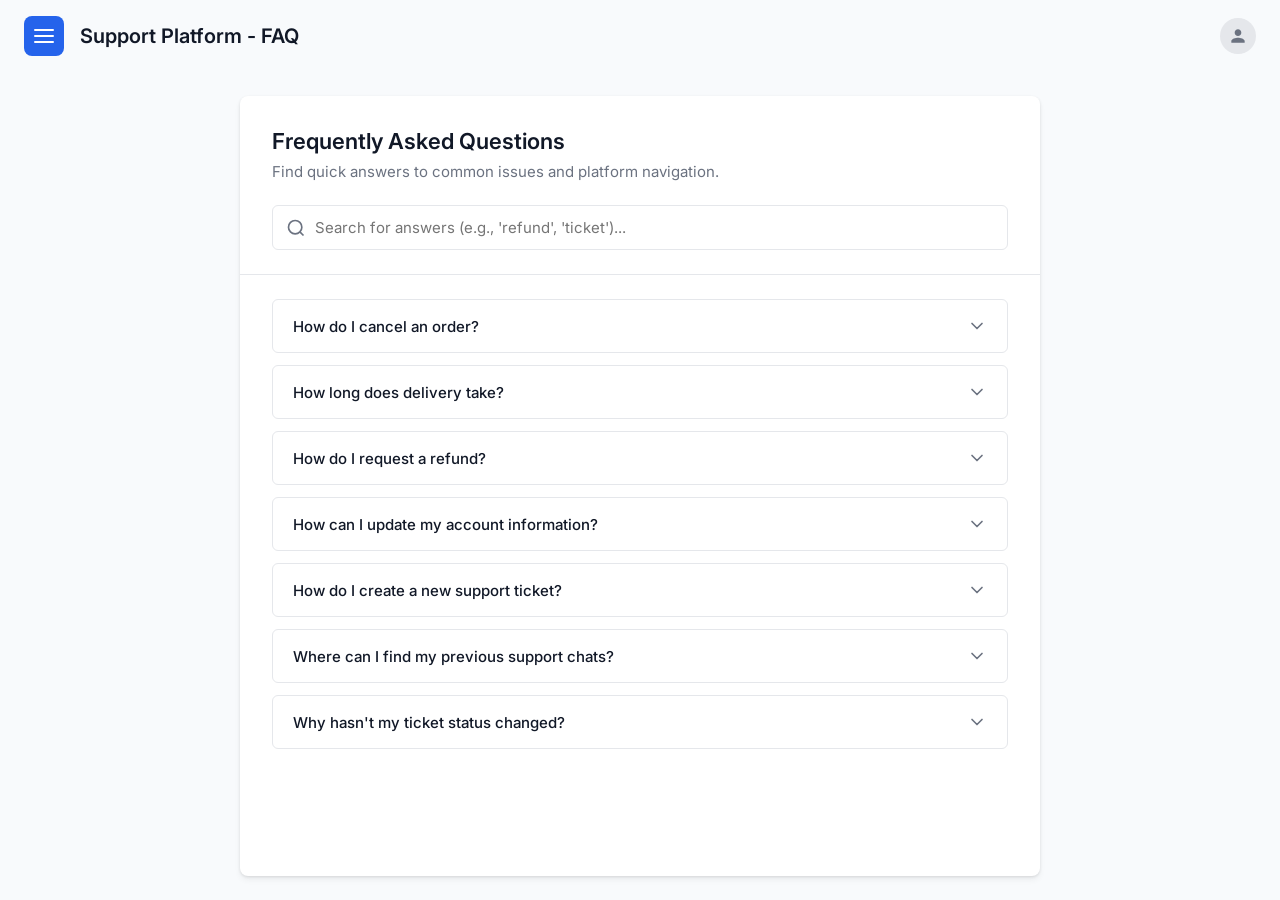
==== customer-support-project/faq.html @ a6cef025 "i added the FAQ and Profile pages with local storage integration for updating and rendering the user" ====
<!DOCTYPE html>
<html lang="en">
<head>
    <meta charset="UTF-8">
    <meta name="viewport" content="width=device-width, initial-scale=1.0">
    <title>Support Platform - FAQ</title>
    <link href="https://fonts.googleapis.com/css2?family=Inter:wght@400;500;600&display=swap" rel="stylesheet">
    <link rel="stylesheet" href="css/global.css">
    <link rel="stylesheet" href="css/faq.css">
    <link rel="shortcut icon" href="./assets/icons/logo (2).png" type="image/x-icon">
</head>
<body>
    <!-- Sidebar Overlay -->
    <div class="sidebar-overlay" id="sidebar-overlay"></div>

    <!-- Side Navigation Menu -->
    <aside class="sidebar" id="sidebar">
        <div class="sidebar-header">
            <h2>SupportPlatform</h2>
            <button class="close-btn" id="close-sidebar-btn" aria-label="Close Menu">
                <svg width="24" height="24" viewBox="0 0 24 24" fill="none" stroke="currentColor" stroke-width="2" stroke-linecap="round" stroke-linejoin="round"><line x1="18" y1="6" x2="6" y2="18"></line><line x1="6" y1="6" x2="18" y2="18"></line></svg>
            </button>
        </div>

        <nav class="sidebar-nav">
            <a href="index.html" class="nav-item">
                <svg width="20" height="20" viewBox="0 0 24 24" fill="none" stroke="currentColor" stroke-width="2"><path d="M21 15a2 2 0 0 1-2 2H7l-4 4V5a2 2 0 0 1 2-2h14a2 2 0 0 1 2 2z"></path></svg>
                Live Chat
            </a>
            <a href="dashboard.html" class="nav-item">
                <svg width="20" height="20" viewBox="0 0 24 24" fill="none" stroke="currentColor" stroke-width="2"><rect x="3" y="3" width="7" height="7"></rect><rect x="14" y="3" width="7" height="7"></rect><rect x="14" y="14" width="7" height="7"></rect><rect x="3" y="14" width="7" height="7"></rect></svg>
                Dashboard
            </a>
            <a href="tickets.html" class="nav-item">
                <svg width="20" height="20" viewBox="0 0 24 24" fill="none" stroke="currentColor" stroke-width="2"><path d="M14.5 2H6a2 2 0 0 0-2 2v16a2 2 0 0 0 2 2h12a2 2 0 0 0 2-2V7.5L14.5 2z"></path><polyline points="14 2 14 8 20 8"></polyline></svg>
                My Tickets
            </a>
            <a href="history.html" class="nav-item">
                <svg width="20" height="20" viewBox="0 0 24 24" fill="none" stroke="currentColor" stroke-width="2"><path d="M12 8v4l3 3"></path><path d="M3.05 11a9 9 0 1 1 .5 4m-.5 5v-5h5"></path></svg>
                Conversation History
            </a>
            <a href="faq.html" class="nav-item active">
                <svg width="20" height="20" viewBox="0 0 24 24" fill="none" stroke="currentColor" stroke-width="2"><circle cx="12" cy="12" r="10"></circle><path d="M9.09 9a3 3 0 0 1 5.83 1c0 2-3 3-3 3"></path><line x1="12" y1="17" x2="12.01" y2="17"></line></svg>
                FAQ
            </a>
            <a href="profile.html" class="nav-item">
                <svg width="20" height="20" viewBox="0 0 24 24" fill="none" stroke="currentColor" stroke-width="2"><path d="M20 21v-2a4 4 0 0 0-4-4H8a4 4 0 0 0-4 4v2"></path><circle cx="12" cy="7" r="4"></circle></svg>
                Profile
            </a>
        </nav>

        <div class="sidebar-footer">
            <a href="#" class="nav-item logout">
                <svg width="20" height="20" viewBox="0 0 24 24" fill="none" stroke="currentColor" stroke-width="2"><path d="M9 21H5a2 2 0 0 1-2-2V5a2 2 0 0 1 2-2h4"></path><polyline points="16 17 21 12 16 7"></polyline><line x1="21" y1="12" x2="9" y2="12"></line></svg>
                Logout
            </a>
        </div>
    </aside>

    <!-- Top Global Navigation -->
    <header class="top-nav">
        <div class="nav-left">
            <button class="menu-btn" aria-label="Menu">
                <svg width="24" height="24" viewBox="0 0 24 24" fill="none" stroke="currentColor" stroke-width="2" stroke-linecap="round" stroke-linejoin="round"><line x1="3" y1="12" x2="21" y2="12"></line><line x1="3" y1="6" x2="21" y2="6"></line><line x1="3" y1="18" x2="21" y2="18"></line></svg>
            </button>
            <h1 class="page-title">Support Platform - FAQ</h1>
        </div>
        <div class="nav-right" style="position: relative;">
            <button class="profile-btn" id="profile-toggle-btn" aria-label="Profile">
                <svg width="20" height="20" viewBox="0 0 24 24" fill="currentColor"><path d="M12 12c2.21 0 4-1.79 4-4s-1.79-4-4-4-4 1.79-4 4 1.79 4 4 4zm0 2c-2.67 0-8 1.34-8 4v2h16v-2c0-2.66-5.33-4-8-4z"/></svg>
            </button>
            
            <!-- Profile Dropdown -->
            <div class="profile-dropdown" id="profile-dropdown">
                <span class="info-label">Name:</span><h3 class="profile-name">Jane Doe</h3>
                <div class="profile-info-group">
                    <span class="info-label">Phone:</span>
                    <span class="info-value">+1 (555) 123-4567</span>
                </div>
                <div class="profile-info-group">
                    <span class="info-label">Email:</span>
                    <span class="info-value">jane.doe@example.com</span>
                </div>
                <div class="profile-info-group">
                    <span class="info-label">Customer ID:</span>
                    <span class="info-value mono-text">CUST-90210</span>
                </div>
                <a href="profile.html" class="btn-primary edit-profile-btn">
                    Edit Profile 
                    <svg width="16" height="16" viewBox="0 0 24 24" fill="none" stroke="currentColor" stroke-width="2" stroke-linecap="round" stroke-linejoin="round"><polyline points="9 18 15 12 9 6"></polyline></svg>
                </a>
            </div>
        </div>
    </header>

    <main class="faq-layout">
        <div class="faq-container">
            <div class="faq-header">
                <h2>Frequently Asked Questions</h2>
                <p class="subtitle">Find quick answers to common issues and platform navigation.</p>
                
                <div class="search-bar-container">
                    <svg width="20" height="20" viewBox="0 0 24 24" fill="none" stroke="currentColor" stroke-width="2" class="search-icon"><circle cx="11" cy="11" r="8"></circle><line x1="21" y1="21" x2="16.65" y2="16.65"></line></svg>
                    <input type="text" id="faq-search" placeholder="Search for answers (e.g., 'refund', 'ticket')...">
                </div>
            </div>

            <div class="faq-list" id="faq-list">
                <!-- FAQ Accordion Items rendered by JavaScript -->
            </div>
        </div>
    </main>

    <script src="js/store.js"></script>
    <script src="js/faq.js"></script>
</body>
</html>
---- customer-support-project/css/global.css ----
/* Core Variables */
:root {
    --primary-blue: #2563EB;
    --secondary-blue: #EFF6FF;
    --bg-page: #F8FAFC;
    --bg-panel: #FFFFFF;
    --text-dark: #111827;
    --text-muted: #6B7280;
    --status-online: #10B981;
    --font-primary: 'Inter', system-ui, sans-serif;
}

/* Reset & Base Styles */
* {
    margin: 0;
    padding: 0;
    box-sizing: border-box;
}

/* --- Ticket Form & Modal Styles --- */
.modal-overlay {
    position: fixed;
    top: 0; left: 0; width: 100vw; height: 100vh;
    background-color: rgba(17, 24, 39, 0.6);
    display: none; justify-content: center; align-items: center;
    z-index: 200;
}
.modal-overlay.active { display: flex; }

.modal-content {
    background-color: var(--bg-panel);
    width: 100%; max-width: 500px;
    border-radius: 8px; padding: 24px;
    box-shadow: 0 10px 25px rgba(0,0,0,0.1);
}

.modal-header {
    display: flex; justify-content: space-between; align-items: center;
    margin-bottom: 20px;
}

/* Stacked label-input pairs */
.form-group {
    display: flex; flex-direction: column; gap: 6px; margin-bottom: 16px;
}
.form-group label {
    font-size: 14px; font-weight: 500; color: var(--text-dark);
}
.form-group input, .form-group select, .form-group textarea {
    padding: 10px 12px; border: 1px solid #E5E7EB; border-radius: 6px;
    font-family: inherit; font-size: 14px;
}
.form-group input:focus, .form-group select:focus, .form-group textarea:focus {
    outline: none; border-color: var(--primary-blue); box-shadow: 0 0 0 3px var(--secondary-blue);
}

/* Validation Error Styling */
.error-msg {
    color: #EF4444; font-size: 12px; display: none; margin-top: 4px;
}
.has-error input, .has-error select, .has-error textarea {
    border-color: #EF4444;
}
.has-error .error-msg { display: block; }

/* Status & Priority Badges */
.badge {
    padding: 4px 10px; border-radius: 9999px; font-size: 12px; font-weight: 500; color: #FFF; display: inline-block;
}
.bg-open-med { background-color: #F59E0B; } /* Open / Medium */
.bg-progress { background-color: #3B82F6; } /* In Progress */
.bg-resolved-low { background-color: #10B981; } /* Resolved / Low */
.bg-closed { background-color: #6B7280; } /* Closed */
.bg-urgent { background-color: #EF4444; } /* Urgent / High */

body {
    font-family: var(--font-primary);
    background-color: var(--bg-page);
    color: var(--text-dark);
    height: 100vh;
    overflow: hidden; 
    display: flex;
    flex-direction: column;
}

/* Global Typography */
h1, h2, h3 { font-weight: 600; color: var(--text-dark); }
button { font-family: inherit; cursor: pointer; border: none; }

/* Global Buttons */
.btn-primary {
    background-color: var(--primary-blue);
    color: #FFFFFF;
    border-radius: 6px;
    font-weight: 500;
    font-size: 14px;
    padding: 10px 16px;
    display: flex;
    align-items: center;
    gap: 8px;
    transition: opacity 0.2s;
    white-space: nowrap;
}
.btn-primary:hover { opacity: 0.9; }

/* Top Navigation Bar */
.top-nav {
    display: flex;
    justify-content: space-between;
    align-items: center;
    padding: 16px 24px;
    background-color: var(--bg-page);
}

.nav-left {
    display: flex;
    align-items: center;
    gap: 16px;
}

.btn-secondary {
    background-color: #F3F4F6;
    color: var(--text-dark);
    border: 1px solid #E5E7EB;
    border-radius: 6px;
    font-weight: 500;
    font-size: 14px;
    padding: 10px 16px;
    display: flex;
    align-items: center;
    gap: 8px;
    transition: background-color 0.2s, border-color 0.2s;
    white-space: nowrap;
}

.btn-secondary:hover {
    background-color: #E5E7EB;
    border-color: #D1D5DB;
}

.menu-btn {
    background-color: var(--primary-blue);
    color: white;
    width: 40px;
    height: 40px;
    border-radius: 8px;
    display: flex;
    justify-content: center;
    align-items: center;
    flex-shrink: 0;
}

/* Sidebar Overlay (Dark Scrim) */
.sidebar-overlay {
    position: fixed;
    top: 0;
    left: 0;
    width: 100vw;
    height: 100vh;
    background-color: rgba(17, 24, 39, 0.4); /* Dark semi-transparent */
    z-index: 99;
    opacity: 0;
    pointer-events: none;
    transition: opacity 0.3s ease;
}

/* Sidebar Container */
.sidebar {
    position: fixed;
    top: 0;
    left: -320px; /* Hidden off-screen by default */
    width: 280px;
    height: 100vh;
    background-color: var(--bg-panel);
    z-index: 100;
    display: flex;
    flex-direction: column;
    box-shadow: 4px 0 15px rgba(0,0,0,0.1);
    transition: left 0.3s ease;
}

/* Open State Triggered via JS */
body.sidebar-open .sidebar {
    left: 0;
}
body.sidebar-open .sidebar-overlay {
    opacity: 1;
    pointer-events: auto;
}

/* Sidebar Header */
.sidebar-header {
    display: flex;
    justify-content: space-between;
    align-items: center;
    padding: 24px;
}

.sidebar-header h2 {
    font-size: 20px;
}

.close-btn {
    background: transparent;
    color: var(--text-muted);
    display: flex;
    align-items: center;
    justify-content: center;
}
.close-btn:hover {
    color: var(--text-dark);
}

/* Navigation Links */
.sidebar-nav {
    flex: 1;
    display: flex;
    flex-direction: column;
    padding: 0 16px;
    gap: 8px;
    overflow-y: auto;
}

.nav-item {
    display: flex;
    align-items: center;
    gap: 12px;
    padding: 12px 16px;
    text-decoration: none;
    color: var(--text-dark);
    font-size: 15px;
    font-weight: 500;
    border-radius: 8px;
    transition: background-color 0.2s, color 0.2s;
}

.nav-item svg {
    color: var(--text-muted);
    transition: color 0.2s;
}

/* Active State & Hover */
.nav-item:hover {
    background-color: var(--secondary-blue);
}

.nav-item.active {
    background-color: var(--primary-blue);
    color: #FFFFFF;
}

.nav-item.active svg {
    color: #FFFFFF;
}

/* Sidebar Footer */
.sidebar-footer {
    padding: 24px 16px;
    border-top: 1px solid #E5E7EB;
}

.logout {
    color: var(--text-dark);
}

.page-title {
    font-size: 20px;
    font-weight: 600;
}

.profile-btn {
    background-color: #E5E7EB;
    color: var(--text-muted);
    width: 36px;
    height: 36px;
    border-radius: 50%;
    display: flex;
    justify-content: center;
    align-items: center;
    flex-shrink: 0;
}

/* Profile Dropdown Container */
.profile-dropdown {
    position: absolute;
    top: 48px; /* Position directly below the avatar */
    right: 0;
    width: 260px;
    background-color: var(--bg-panel);
    border-radius: 8px;
    box-shadow: 0 4px 12px rgba(0,0,0,0.1), 0 1px 3px rgba(0,0,0,0.05);
    padding: 20px;
    display: none; /* Hidden by default */
    flex-direction: column;
    gap: 12px;
    z-index: 50;
    border: 1px solid #E5E7EB;
}

/* Active Class for JS Toggle */
.profile-dropdown.active {
    display: flex;
}

.profile-name {
    font-size: 16px;
    font-weight: 600;
    color: var(--text-dark);
    margin-bottom: 4px;
}

.profile-info-group {
    display: flex;
    flex-direction: column;
    gap: 4px;
}

.info-label {
    font-size: 13px;
    font-weight: 600;
    color: var(--text-dark);
}

.info-value {
    font-size: 14px;
    color: var(--text-muted);
}

.mono-text {
    font-family: 'Fira Code', Consolas, monospace;
}

/* Edit Profile Button */
.edit-profile-btn {
    width: 100%;
    justify-content: center;
    margin-top: 8px;
    text-decoration: none; /* Remove underline from anchor tag */
}

/* Responsive Adjustments */
@media (max-width: 768px) {
    .top-nav {
        padding: 12px 16px;
    }
    .page-title {
        font-size: 16px;
    }
    .menu-btn {
        width: 36px;
        height: 36px;
    }
}
---- customer-support-project/css/faq.css ----
/* Layout Constraints */
.faq-layout {
    flex: 1; 
    display: flex;
    justify-content: center;
    padding: 24px;
    overflow-y: auto; 
}

.faq-container {
    background-color: var(--bg-panel);
    width: 100%;
    max-width: 800px;
    border-radius: 8px;
    box-shadow: 0 4px 6px rgba(0,0,0,0.05), 0 1px 3px rgba(0,0,0,0.1);
    display: flex;
    flex-direction: column;
    min-height: 500px;
}

.faq-header {
    padding: 32px 32px 24px 32px;
    border-bottom: 1px solid #E5E7EB;
}

.faq-header h2 {
    font-size: 22px;
    margin-bottom: 8px;
}

.subtitle {
    font-size: 15px;
    color: var(--text-muted);
    margin-bottom: 24px;
}

/* Search Input */
.search-bar-container {
    position: relative;
    width: 100%;
}

.search-icon {
    position: absolute;
    left: 14px;
    top: 50%;
    transform: translateY(-50%);
    color: var(--text-muted);
}

#faq-search {
    width: 100%;
    padding: 12px 16px 12px 42px;
    border: 1px solid #E5E7EB;
    border-radius: 6px;
    font-size: 15px;
    font-family: inherit;
    outline: none;
    transition: border-color 0.2s, box-shadow 0.2s;
}

#faq-search:focus {
    border-color: var(--primary-blue);
    box-shadow: 0 0 0 3px var(--secondary-blue);
}

/* Accordion List */
.faq-list {
    padding: 24px 32px;
    display: flex;
    flex-direction: column;
    gap: 12px;
}

/* Accordion Item */
.faq-item {
    background-color: #FFFFFF; /* Horizontal white bars */
    border: 1px solid #E5E7EB;
    border-radius: 6px;
    overflow: hidden;
}

/* Accordion Header (Question) */
.faq-question {
    padding: 16px 20px;
    display: flex;
    justify-content: space-between;
    align-items: center;
    cursor: pointer;
    font-weight: 500;
    font-size: 15px;
    color: var(--text-dark);
    transition: background-color 0.2s;
    user-select: none;
}

/* Hover and Active State per Guidelines */
.faq-question:hover,
.faq-item.active .faq-question {
    background-color: var(--secondary-blue); /* Changes background to #EFF6FF */
}

.chevron-icon {
    transition: transform 0.3s ease;
    color: var(--text-muted);
}

/* Rotate chevron when active */
.faq-item.active .chevron-icon {
    transform: rotate(180deg);
}

/* Accordion Body (Answer) */
.faq-answer {
    display: none;
    padding: 0 20px 20px 20px;
    color: var(--text-muted);
    font-size: 14px;
    line-height: 1.6;
    background-color: var(--secondary-blue); /* Keeps it seamless when expanded */
}

.faq-item.active .faq-answer {
    display: block;
}

/* Empty State */
.no-results {
    text-align: center;
    color: var(--text-muted);
    padding: 40px 0;
}

/* Mobile Responsive */
@media (max-width: 600px) {
    .faq-header { padding: 20px; }
    .faq-list { padding: 20px; }
}
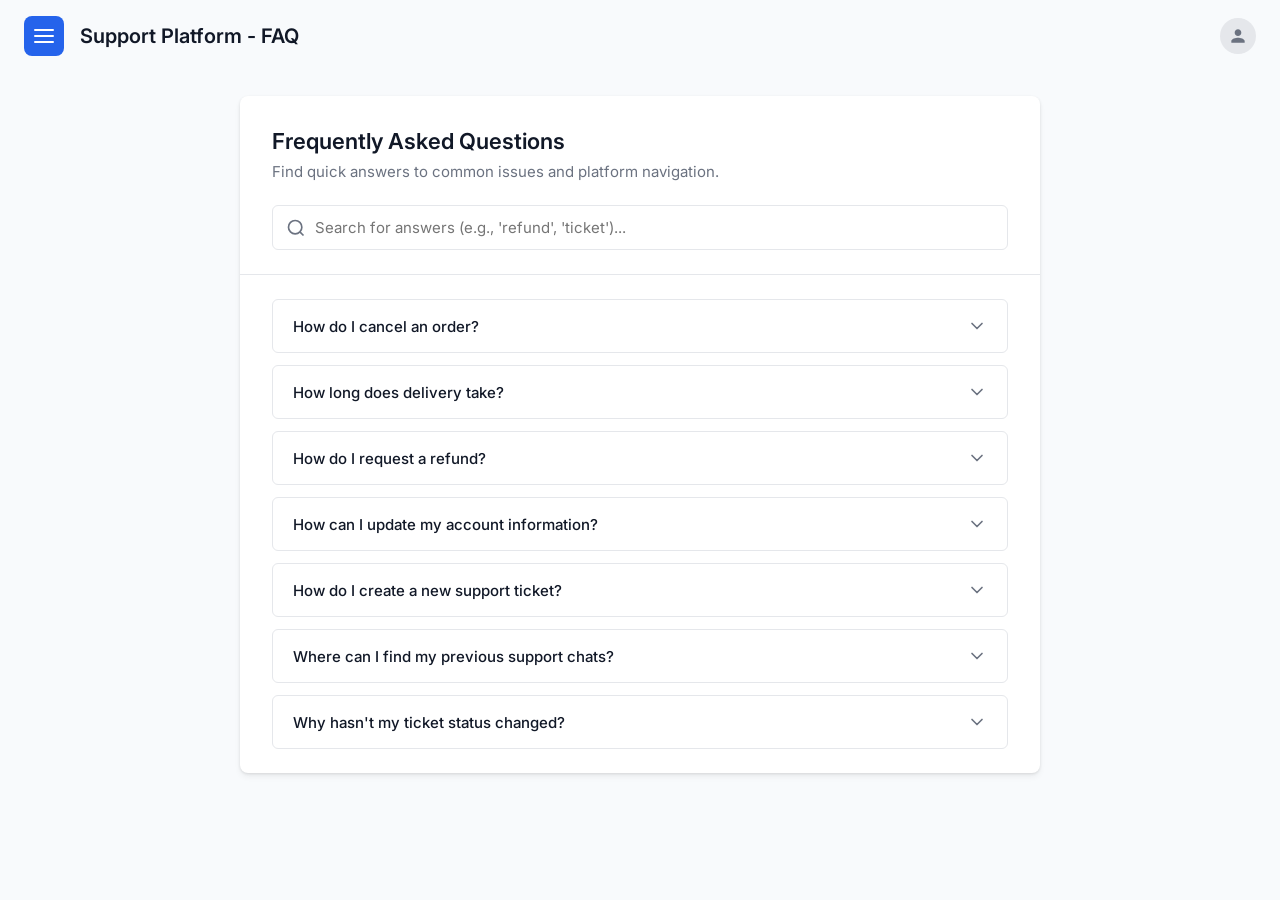
==== commit 6a3a2399: "I built the dashboard page according to the project features requirement, i fixed responsiveness iss" ====
--- a/customer-support-project/faq.html
+++ b/customer-support-project/faq.html
@@ -16,7 +16,7 @@
     <!-- Side Navigation Menu -->
     <aside class="sidebar" id="sidebar">
         <div class="sidebar-header">
-            <h2>SupportPlatform</h2>
+            <h2>Support Platform</h2>
             <button class="close-btn" id="close-sidebar-btn" aria-label="Close Menu">
                 <svg width="24" height="24" viewBox="0 0 24 24" fill="none" stroke="currentColor" stroke-width="2" stroke-linecap="round" stroke-linejoin="round"><line x1="18" y1="6" x2="6" y2="18"></line><line x1="6" y1="6" x2="18" y2="18"></line></svg>
             </button>
@@ -50,10 +50,7 @@
         </nav>
 
         <div class="sidebar-footer">
-            <a href="#" class="nav-item logout">
-                <svg width="20" height="20" viewBox="0 0 24 24" fill="none" stroke="currentColor" stroke-width="2"><path d="M9 21H5a2 2 0 0 1-2-2V5a2 2 0 0 1 2-2h4"></path><polyline points="16 17 21 12 16 7"></polyline><line x1="21" y1="12" x2="9" y2="12"></line></svg>
-                Logout
-            </a>
+            <span class="version-text">Version 1.0.1</span>
         </div>
     </aside>
 
--- a/customer-support-project/css/global.css
+++ b/customer-support-project/css/global.css
@@ -257,10 +257,15 @@
 .sidebar-footer {
     padding: 24px 16px;
     border-top: 1px solid #E5E7EB;
-}
-
-.logout {
-    color: var(--text-dark);
+    display: flex;
+    justify-content: center;
+    align-items: center;
+}
+
+.version-text {
+    color: var(--text-muted);
+    font-size: 13px;
+    font-weight: 500;
 }
 
 .page-title {
--- a/customer-support-project/css/faq.css
+++ b/customer-support-project/css/faq.css
@@ -5,6 +5,7 @@
     justify-content: center;
     padding: 24px;
     overflow-y: auto; 
+    align-items: flex-start;
 }
 
 .faq-container {
@@ -16,6 +17,7 @@
     display: flex;
     flex-direction: column;
     min-height: 500px;
+    height: fit-content;
 }
 
 .faq-header {
@@ -135,4 +137,21 @@
 @media (max-width: 600px) {
     .faq-header { padding: 20px; }
     .faq-list { padding: 20px; }
+}
+@media (max-width: 768px) {
+    /* Reduce outer body padding to give the container more room */
+    .faq-layout { padding: 12px; }
+    
+    .faq-header { padding: 20px 16px; }
+    .faq-header h2 { font-size: 18px; }
+    
+    .faq-list { padding: 16px; }
+    
+    /* Ensure question text doesn't overlap the chevron icon */
+    .faq-question { 
+        padding: 12px 16px; 
+        gap: 12px; 
+    }
+    
+    .faq-answer { padding: 0 16px 16px 16px; }
 }
